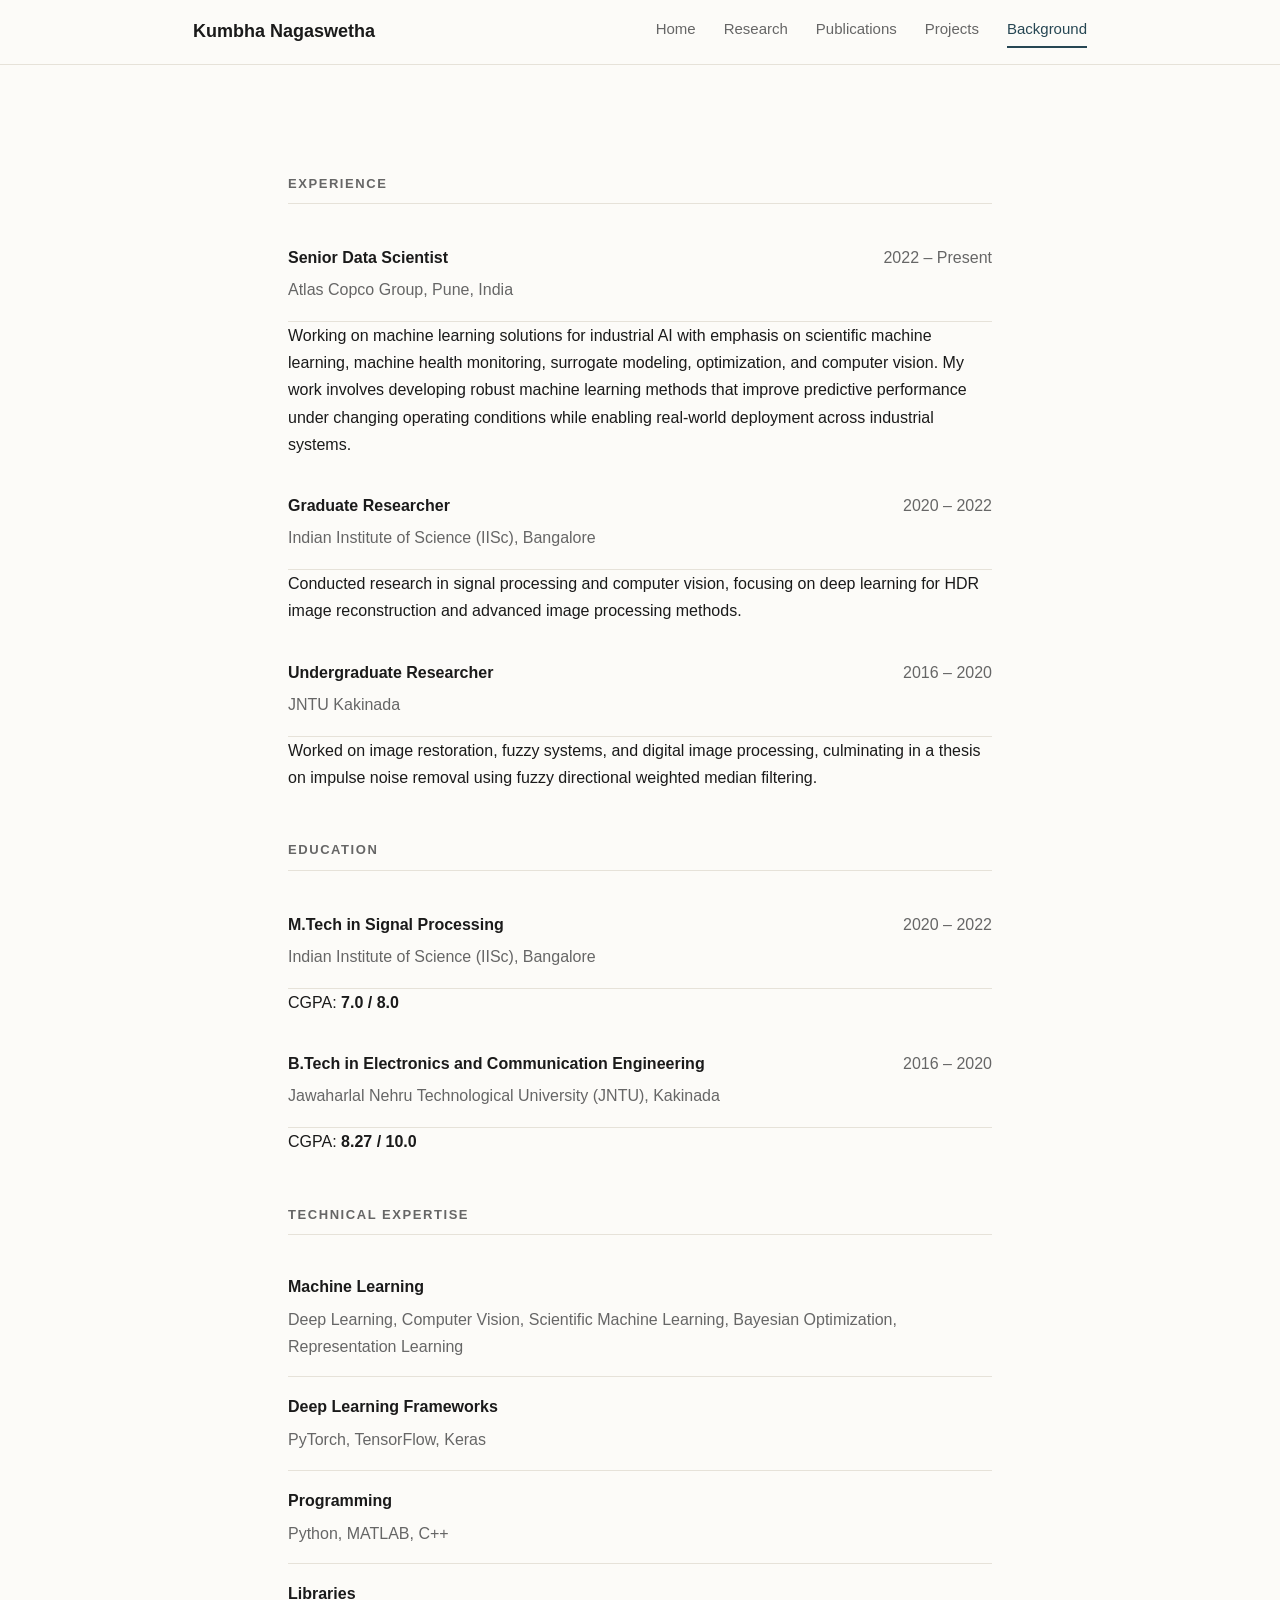
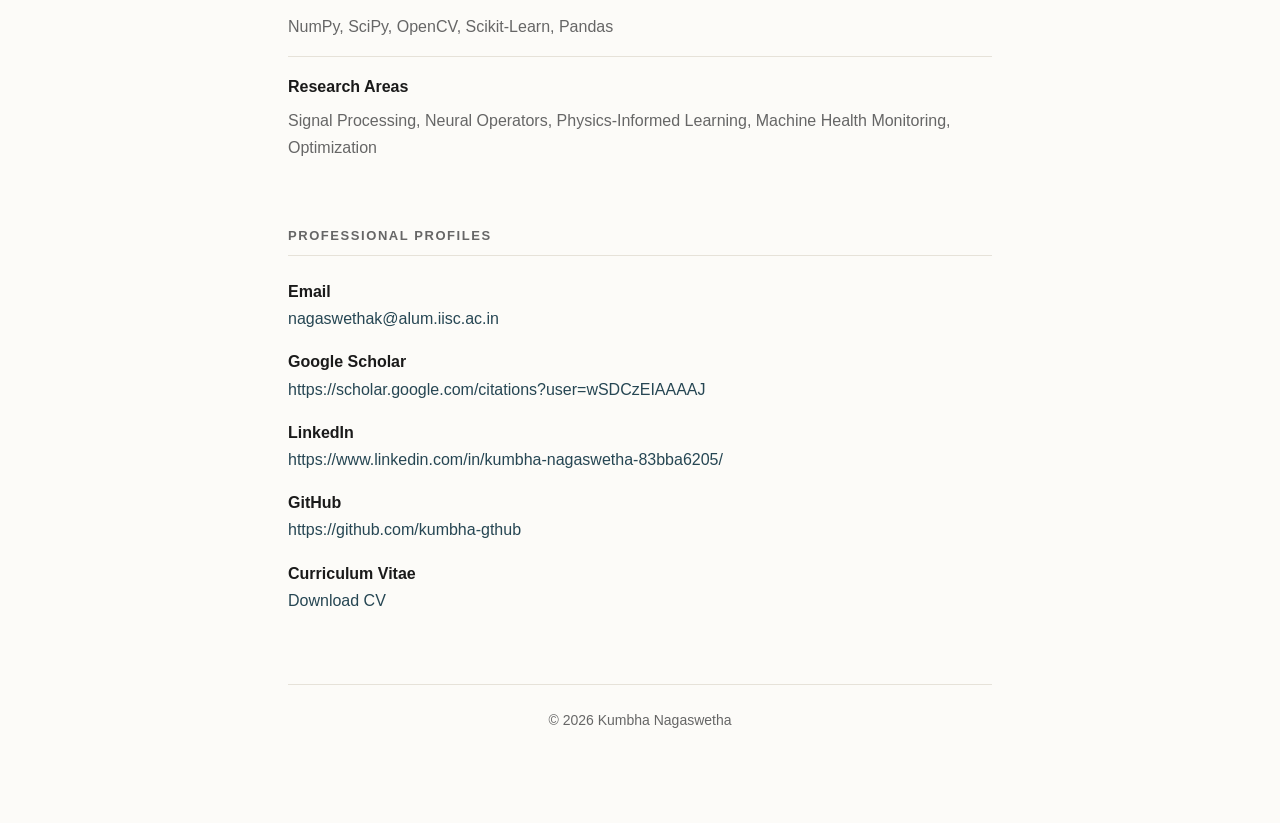
==== background.html @ b53914f0 "Add background.html with personal details and CV This file contains the HTML structure for the backg" ====
<!DOCTYPE html>
<html lang="en">

<head>

<meta charset="UTF-8">
<meta name="viewport" content="width=device-width, initial-scale=1.0">

<title>Background | Kumbha Nagaswetha</title>

<link rel="stylesheet" href="style.css">

</head>

<body>

<nav>

<div class="nav-container">

<a href="index.html" class="logo">
Kumbha Nagaswetha
</a>

<div class="nav-links">

<a href="index.html">Home</a>

<a href="research.html">Research</a>

<a href="publications.html">Publications</a>

<a href="projects.html">Projects</a>

<a href="background.html" class="active">Background</a>

</div>

</div>

</nav>

<div class="container">

<section>

<h2>Experience</h2>

<div class="row">

<div class="row-main">

<strong>Senior Data Scientist</strong>

<span class="sub">
Atlas Copco Group, Pune, India
</span>

</div>

<div class="row-date">

2022 – Present

</div>

</div>

<p>

Working on machine learning solutions for industrial AI with emphasis
on scientific machine learning, machine health monitoring, surrogate
modeling, optimization, and computer vision. My work involves
developing robust machine learning methods that improve predictive
performance under changing operating conditions while enabling
real-world deployment across industrial systems.

</p>

<div class="row">

<div class="row-main">

<strong>Graduate Researcher</strong>

<span class="sub">
Indian Institute of Science (IISc), Bangalore
</span>

</div>

<div class="row-date">

2020 – 2022

</div>

</div>

<p>

Conducted research in signal processing and computer vision,
focusing on deep learning for HDR image reconstruction and advanced
image processing methods.

</p>

<div class="row">

<div class="row-main">

<strong>Undergraduate Researcher</strong>

<span class="sub">
JNTU Kakinada
</span>

</div>

<div class="row-date">

2016 – 2020

</div>

</div>

<p>

Worked on image restoration, fuzzy systems, and digital image
processing, culminating in a thesis on impulse noise removal using
fuzzy directional weighted median filtering.

</p>

</section>


<section>

<h2>Education</h2>

<div class="row">

<div class="row-main">

<strong>M.Tech in Signal Processing</strong>

<span class="sub">

Indian Institute of Science (IISc), Bangalore

</span>

</div>

<div class="row-date">

2020 – 2022

</div>

</div>

<p>

CGPA: <strong>7.0 / 8.0</strong>

</p>

<div class="row">

<div class="row-main">

<strong>B.Tech in Electronics and Communication Engineering</strong>

<span class="sub">

Jawaharlal Nehru Technological University (JNTU), Kakinada

</span>

</div>

<div class="row-date">

2016 – 2020

</div>

</div>

<p>

CGPA: <strong>8.27 / 10.0</strong>

</p>

</section>


<section>

<h2>Technical Expertise</h2>

<ul class="interests">

<li>

<strong>Machine Learning</strong>

<span class="desc">

Deep Learning, Computer Vision, Scientific Machine Learning,
Bayesian Optimization, Representation Learning

</span>

</li>

<li>

<strong>Deep Learning Frameworks</strong>

<span class="desc">

PyTorch, TensorFlow, Keras

</span>

</li>

<li>

<strong>Programming</strong>

<span class="desc">

Python, MATLAB, C++

</span>

</li>

<li>

<strong>Libraries</strong>

<span class="desc">

NumPy, SciPy, OpenCV, Scikit-Learn, Pandas

</span>

</li>

<li>

<strong>Research Areas</strong>

<span class="desc">

Signal Processing, Neural Operators, Physics-Informed Learning,
Machine Health Monitoring, Optimization

</span>

</li>

</ul>

</section>


<section>

<h2>Professional Profiles</h2>

<p>

<strong>Email</strong><br>

<a href="mailto:nagaswethak@alum.iisc.ac.in">
nagaswethak@alum.iisc.ac.in
</a>

</p>

<p>

<strong>Google Scholar</strong><br>

<a href="https://scholar.google.com/citations?user=wSDCzEIAAAAJ"
target="_blank">

https://scholar.google.com/citations?user=wSDCzEIAAAAJ

</a>

</p>

<p>

<strong>LinkedIn</strong><br>

<a href="https://www.linkedin.com/in/kumbha-nagaswetha-83bba6205/"
target="_blank">

https://www.linkedin.com/in/kumbha-nagaswetha-83bba6205/

</a>

</p>

<p>

<strong>GitHub</strong><br>

<a href="https://github.com/kumbha-gthub"
target="_blank">

https://github.com/kumbha-gthub

</a>

</p>

<p>

<strong>Curriculum Vitae</strong><br>

<a href="Kumbha_Nagaswetha_CV_2026.pdf"
target="_blank">

Download CV

</a>

</p>

</section>

<footer>

© 2026 Kumbha Nagaswetha

</footer>

</div>

</body>

</html>
---- style.css ----
:root {
    --bg: #fcfbf8;
    --text: #1a1a1a;
    --meta: #666;
    --accent: #264653;
    --accent-hover: #1b3640;
    --rule: #e6e2d9;
    --measure: 760px;
}

*{
    margin:0;
    padding:0;
    box-sizing:border-box;
}

html{
    scroll-behavior:smooth;
    -webkit-text-size-adjust:100%;
}

body{
    background:var(--bg);
    color:var(--text);
    font-family:-apple-system,BlinkMacSystemFont,"Segoe UI",Roboto,
    "Helvetica Neue",Arial,sans-serif;
    font-size:16px;
    line-height:1.7;
    -webkit-font-smoothing:antialiased;
    -moz-osx-font-smoothing:grayscale;
}

/* ===========================
   Navigation
=========================== */

nav{
    position:sticky;
    top:0;
    z-index:1000;
    background:rgba(252,251,248,.96);
    backdrop-filter:blur(10px);
    border-bottom:1px solid var(--rule);
}

.nav-container{
    max-width:950px;
    margin:auto;
    padding:16px 28px;
    display:flex;
    justify-content:space-between;
    align-items:center;
}

.logo{
    font-weight:700;
    font-size:18px;
    color:var(--text);
    text-decoration:none;
}

.nav-links{
    display:flex;
    gap:28px;
}

.nav-links a{
    text-decoration:none;
    color:var(--meta);
    font-size:15px;
    transition:.2s;
    border-bottom:2px solid transparent;
    padding-bottom:4px;
}

.nav-links a:hover{
    color:var(--accent);
}

.nav-links a.active{
    color:var(--accent);
    border-color:var(--accent);
}

/* ===========================
   Main Wrapper
=========================== */

.container{
    max-width:var(--measure);
    margin:auto;
    padding:60px 28px 90px;
}

/* ===========================
   Header
=========================== */

header{
    display:grid;
    grid-template-columns:1fr auto;
    gap:40px;
    align-items:center;
    margin-bottom:50px;
}

.photo{
    width:160px;
    height:160px;
    border-radius:50%;
    object-fit:cover;
}

h1{
    font-size:34px;
    line-height:1.2;
    margin-bottom:10px;
}

.tagline{
    color:var(--meta);
    margin-bottom:22px;
    font-size:16px;
}

.links{
    display:flex;
    flex-wrap:wrap;
    gap:18px;
}

.links a{
    text-decoration:none;
    color:var(--accent);
    transition:.2s;
}

.links a:hover{
    color:var(--accent-hover);
}

/* ===========================
   Sections
=========================== */

section{
    margin-top:48px;
}

h2{
    font-size:13px;
    letter-spacing:.12em;
    text-transform:uppercase;
    color:var(--meta);
    margin-bottom:22px;
    padding-bottom:8px;
    border-bottom:1px solid var(--rule);
}

p{
    margin-bottom:16px;
}

a{
    color:var(--accent);
    text-decoration:none;
}

a:hover{
    color:var(--accent-hover);
}

/* ===========================
   Research Interests
=========================== */

.interests{
    list-style:none;
}

.interests li{
    padding:16px 0;
    border-bottom:1px solid var(--rule);
}

.interests li:last-child{
    border-bottom:none;
}

.interests strong{
    display:block;
    margin-bottom:6px;
}

.desc{
    color:var(--meta);
}

/* ===========================
   Education / Experience
=========================== */

.row{
    display:grid;
    grid-template-columns:1fr auto;
    gap:20px;
    padding:18px 0;
    border-bottom:1px solid var(--rule);
}

.row:last-child{
    border-bottom:none;
}

.row-main strong{
    display:block;
    margin-bottom:5px;
}

.sub{
    color:var(--meta);
}

.row-date{
    color:var(--meta);
    white-space:nowrap;
}

/* ===========================
   Publications
=========================== */

.pub{
    padding:20px 0;
    border-bottom:1px solid var(--rule);
}

.pub:last-child{
    border-bottom:none;
}

.pub-title{
    font-weight:600;
    font-size:18px;
    margin-bottom:8px;
}

.pub-authors{
    margin-bottom:6px;
}

.pub-venue{
    color:var(--meta);
    font-style:italic;
    margin-bottom:10px;
}

.pub-links{
    margin-top:12px;
}

.pub-links a{
    margin-right:18px;
}

.status{
    display:inline-block;
    margin-left:8px;
    background:var(--rule);
    color:var(--meta);
    padding:2px 8px;
    border-radius:4px;
    font-size:11px;
    text-transform:uppercase;
    letter-spacing:.06em;
}

/* ===========================
   Projects
=========================== */

.project{
    padding:22px 0;
    border-bottom:1px solid var(--rule);
}

.project:last-child{
    border-bottom:none;
}

.project-header{
    display:flex;
    justify-content:space-between;
    align-items:flex-start;
    gap:20px;
    margin-bottom:10px;
}

.project-title{
    font-weight:600;
    font-size:18px;
}

.project-date{
    color:var(--meta);
    white-space:nowrap;
}

.project-desc{
    color:var(--text);
}

/* ===========================
   Footer
=========================== */

footer{
    margin-top:70px;
    padding-top:24px;
    border-top:1px solid var(--rule);
    color:var(--meta);
    font-size:14px;
    text-align:center;
}

/* ===========================
   Responsive
=========================== */

@media(max-width:760px){

    .nav-container{
        flex-direction:column;
        gap:16px;
    }

    .nav-links{
        flex-wrap:wrap;
        justify-content:center;
        gap:18px;
    }

    header{
        grid-template-columns:1fr;
    }

    .photo{
        width:130px;
        height:130px;
    }

    .row{
        grid-template-columns:1fr;
    }

    .project-header{
        flex-direction:column;
        gap:6px;
    }

    h1{
        font-size:28px;
    }

}
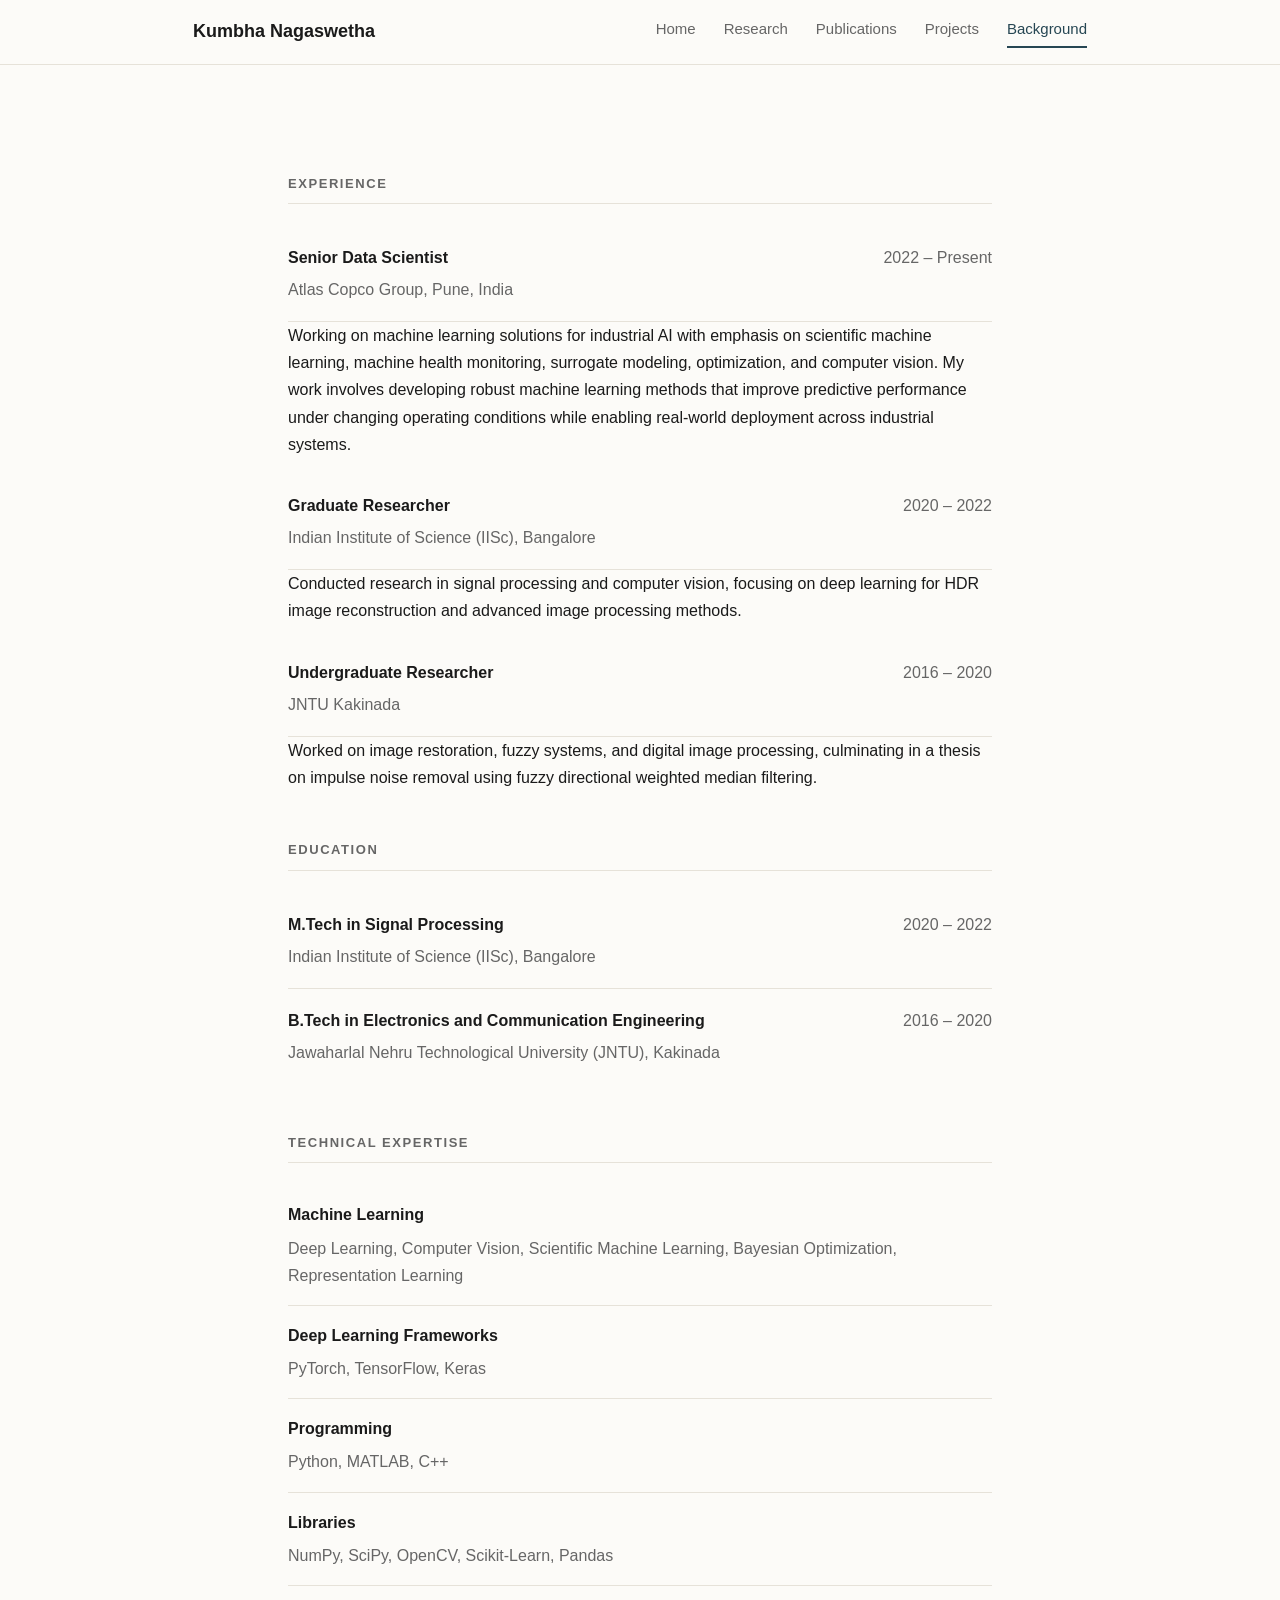
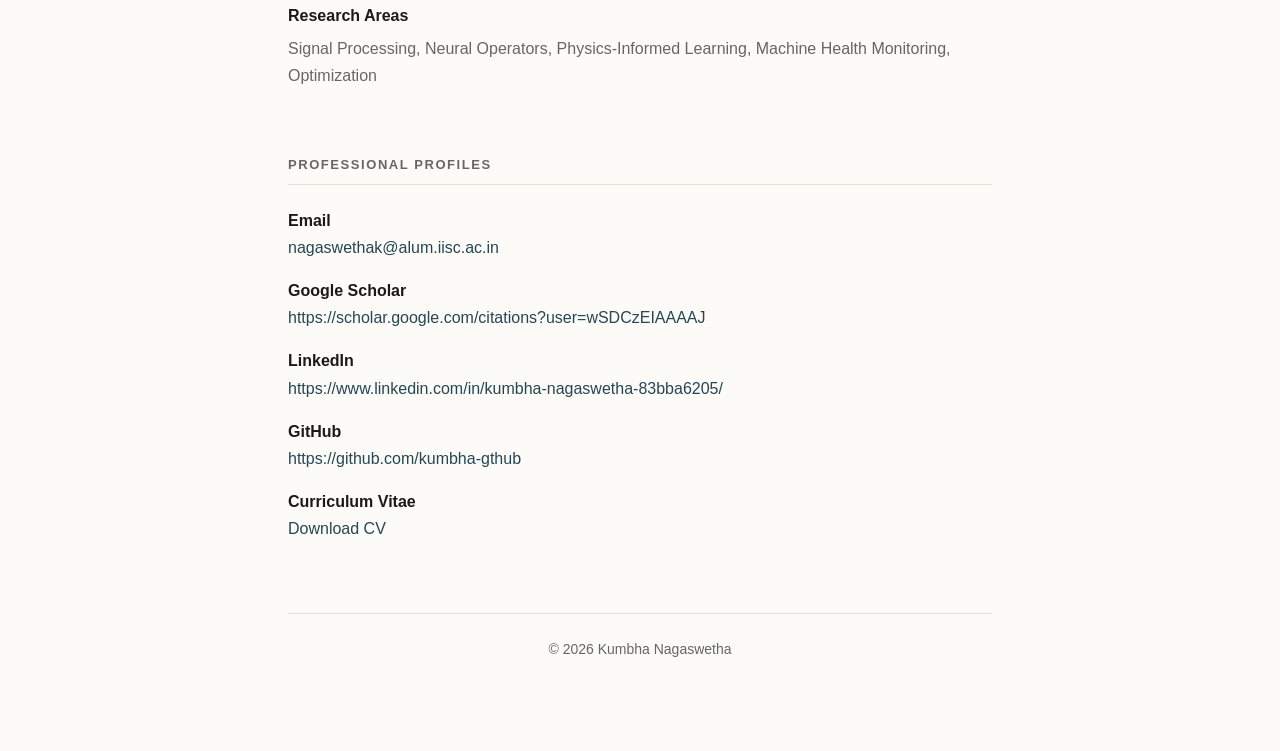
==== commit 8f8328ff: "Remove CGPA paragraphs from background.html Removed CGPA display from the background HTML." ====
--- a/background.html
+++ b/background.html
@@ -162,12 +162,6 @@
 
 </div>
 
-<p>
-
-CGPA: <strong>7.0 / 8.0</strong>
-
-</p>
-
 <div class="row">
 
 <div class="row-main">
@@ -189,12 +183,6 @@
 </div>
 
 </div>
-
-<p>
-
-CGPA: <strong>8.27 / 10.0</strong>
-
-</p>
 
 </section>
 
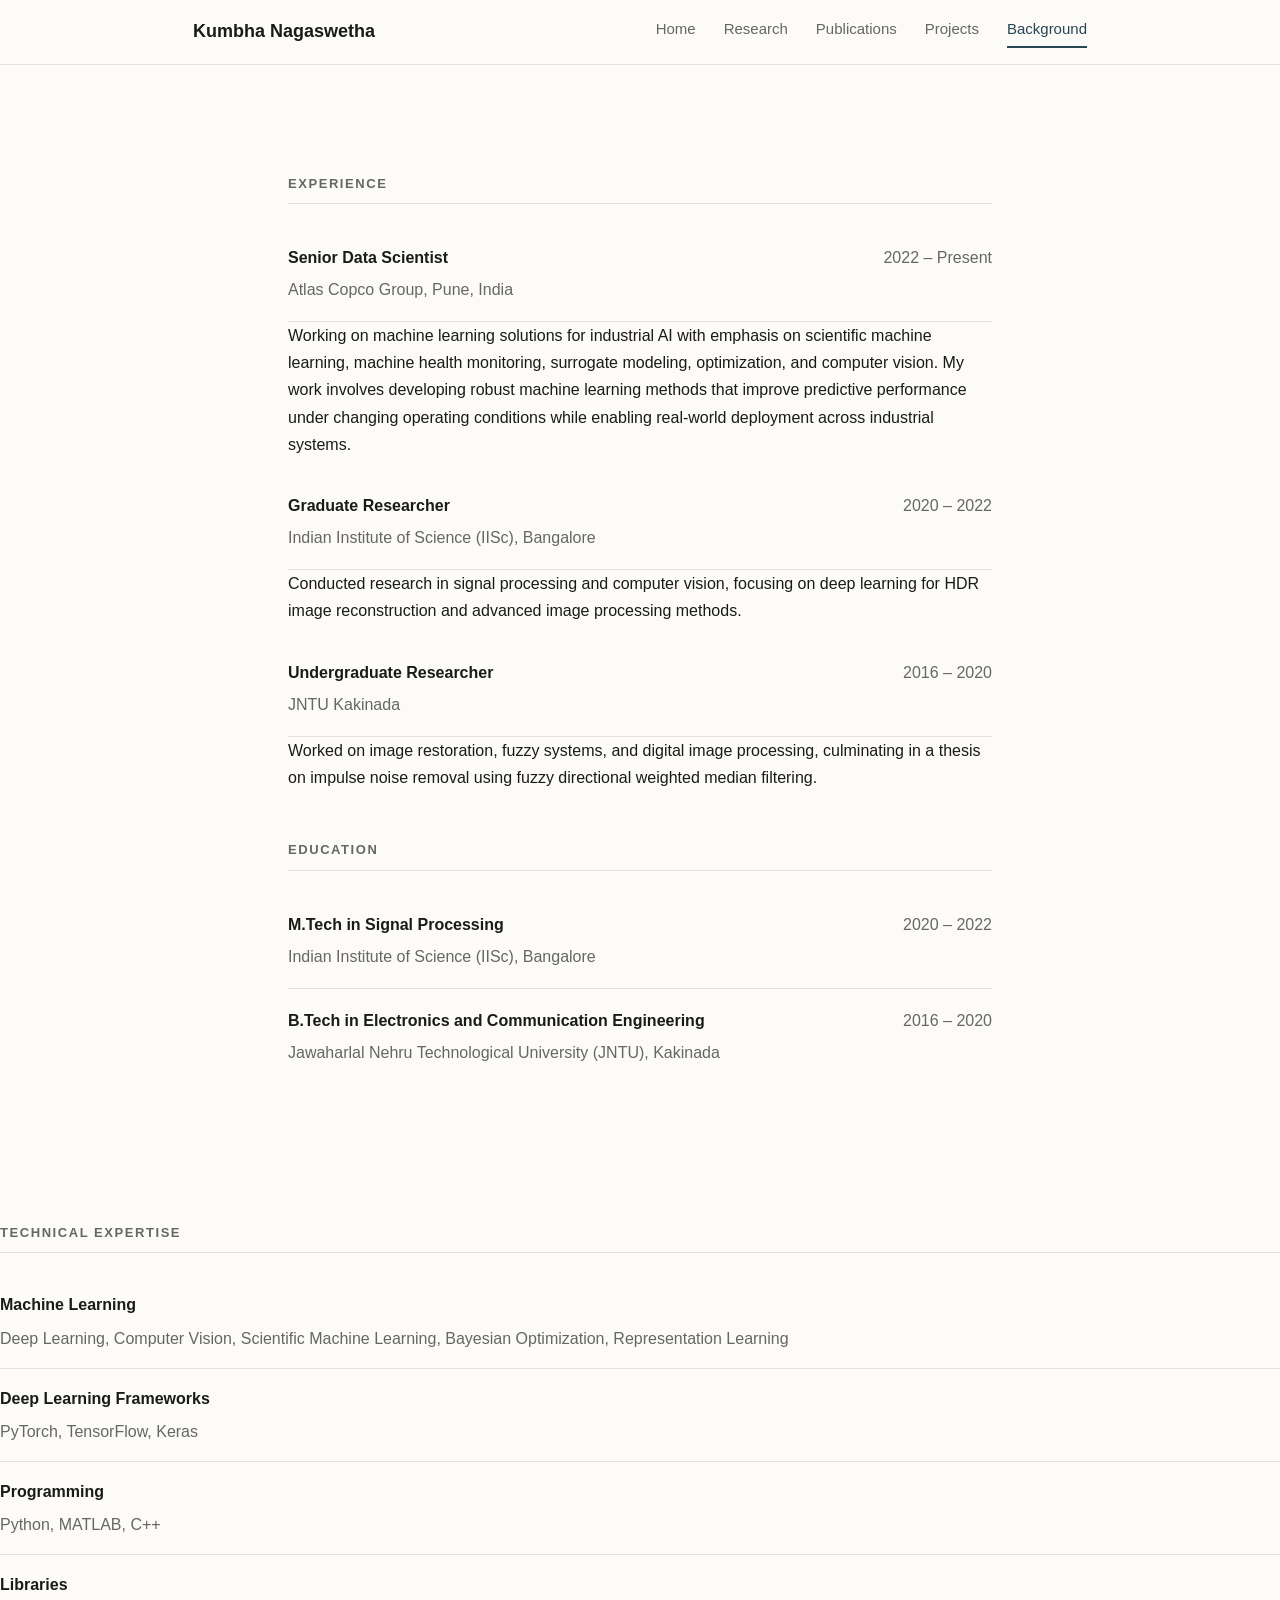
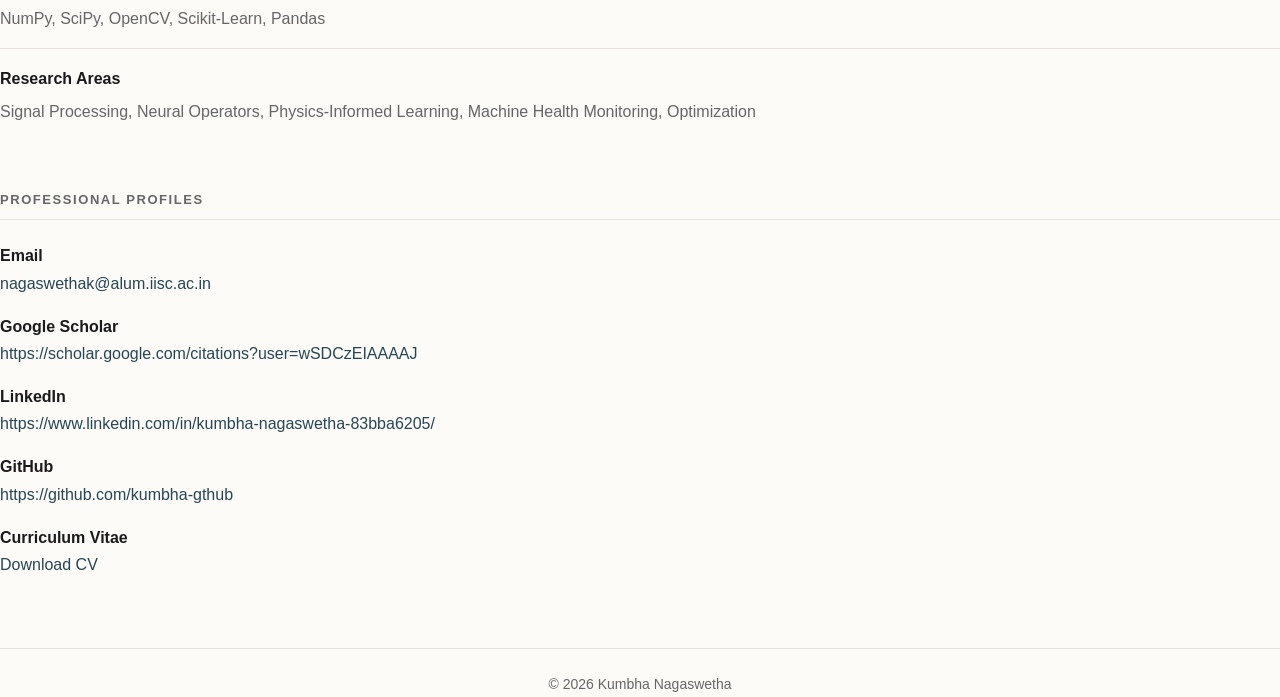
==== commit 27aa7b4a: "Refactor sections in background.html Removed unnecessary closing section tags and added a new sectio" ====
--- a/background.html
+++ b/background.html
@@ -133,54 +133,55 @@
 
 </p>
 
+<section>
+
+<h2>Education</h2>
+
+<div class="row">
+
+<div class="row-main">
+
+<strong>M.Tech in Signal Processing</strong>
+
+<span class="sub">
+
+Indian Institute of Science (IISc), Bangalore
+
+</span>
+
+</div>
+
+<div class="row-date">
+
+2020 – 2022
+
+</div>
+
+</div>
+
+<div class="row">
+
+<div class="row-main">
+
+<strong>B.Tech in Electronics and Communication Engineering</strong>
+
+<span class="sub">
+
+Jawaharlal Nehru Technological University (JNTU), Kakinada
+
+</span>
+
+</div>
+
+<div class="row-date">
+
+2016 – 2020
+
+</div>
+
+</div>
+
 </section>
-
-
-<section>
-
-<h2>Education</h2>
-
-<div class="row">
-
-<div class="row-main">
-
-<strong>M.Tech in Signal Processing</strong>
-
-<span class="sub">
-
-Indian Institute of Science (IISc), Bangalore
-
-</span>
-
-</div>
-
-<div class="row-date">
-
-2020 – 2022
-
-</div>
-
-</div>
-
-<div class="row">
-
-<div class="row-main">
-
-<strong>B.Tech in Electronics and Communication Engineering</strong>
-
-<span class="sub">
-
-Jawaharlal Nehru Technological University (JNTU), Kakinada
-
-</span>
-
-</div>
-
-<div class="row-date">
-
-2016 – 2020
-
-</div>
 
 </div>
 
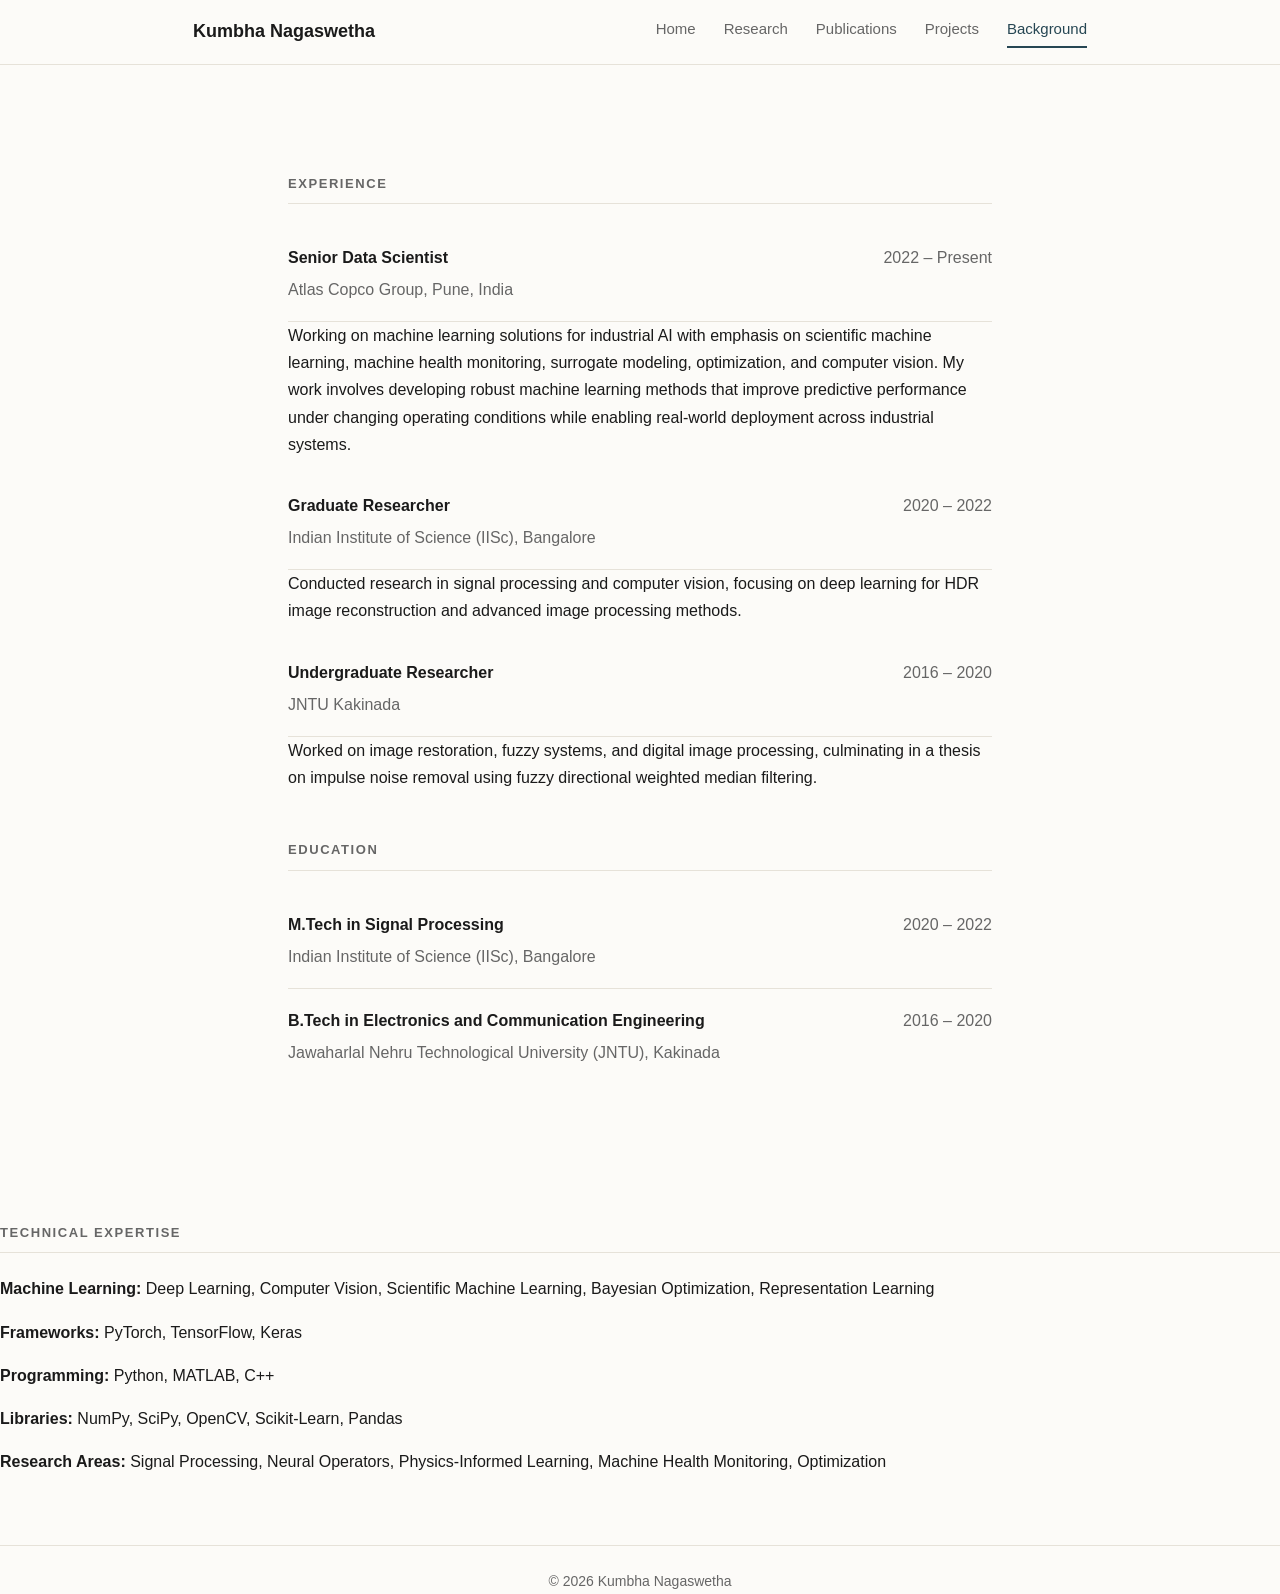
==== commit ece846de: "Simplify technical expertise section in background.html Removed detailed technical expertise list an" ====
--- a/background.html
+++ b/background.html
@@ -187,148 +187,38 @@
 
 </section>
 
-
 <section>
 
 <h2>Technical Expertise</h2>
 
-<ul class="interests">
-
-<li>
-
-<strong>Machine Learning</strong>
-
-<span class="desc">
-
-Deep Learning, Computer Vision, Scientific Machine Learning,
-Bayesian Optimization, Representation Learning
-
-</span>
-
-</li>
-
-<li>
-
-<strong>Deep Learning Frameworks</strong>
-
-<span class="desc">
-
+<p>
+<strong>Machine Learning:</strong>
+Deep Learning, Computer Vision, Scientific Machine Learning, Bayesian Optimization, Representation Learning
+</p>
+
+<p>
+<strong>Frameworks:</strong>
 PyTorch, TensorFlow, Keras
-
-</span>
-
-</li>
-
-<li>
-
-<strong>Programming</strong>
-
-<span class="desc">
-
+</p>
+
+<p>
+<strong>Programming:</strong>
 Python, MATLAB, C++
-
-</span>
-
-</li>
-
-<li>
-
-<strong>Libraries</strong>
-
-<span class="desc">
-
+</p>
+
+<p>
+<strong>Libraries:</strong>
 NumPy, SciPy, OpenCV, Scikit-Learn, Pandas
-
-</span>
-
-</li>
-
-<li>
-
-<strong>Research Areas</strong>
-
-<span class="desc">
-
-Signal Processing, Neural Operators, Physics-Informed Learning,
-Machine Health Monitoring, Optimization
-
-</span>
-
-</li>
-
-</ul>
+</p>
+
+<p>
+<strong>Research Areas:</strong>
+Signal Processing, Neural Operators, Physics-Informed Learning, Machine Health Monitoring, Optimization
+</p>
 
 </section>
 
 
-<section>
-
-<h2>Professional Profiles</h2>
-
-<p>
-
-<strong>Email</strong><br>
-
-<a href="mailto:nagaswethak@alum.iisc.ac.in">
-nagaswethak@alum.iisc.ac.in
-</a>
-
-</p>
-
-<p>
-
-<strong>Google Scholar</strong><br>
-
-<a href="https://scholar.google.com/citations?user=wSDCzEIAAAAJ"
-target="_blank">
-
-https://scholar.google.com/citations?user=wSDCzEIAAAAJ
-
-</a>
-
-</p>
-
-<p>
-
-<strong>LinkedIn</strong><br>
-
-<a href="https://www.linkedin.com/in/kumbha-nagaswetha-83bba6205/"
-target="_blank">
-
-https://www.linkedin.com/in/kumbha-nagaswetha-83bba6205/
-
-</a>
-
-</p>
-
-<p>
-
-<strong>GitHub</strong><br>
-
-<a href="https://github.com/kumbha-gthub"
-target="_blank">
-
-https://github.com/kumbha-gthub
-
-</a>
-
-</p>
-
-<p>
-
-<strong>Curriculum Vitae</strong><br>
-
-<a href="Kumbha_Nagaswetha_CV_2026.pdf"
-target="_blank">
-
-Download CV
-
-</a>
-
-</p>
-
-</section>
-
 <footer>
 
 © 2026 Kumbha Nagaswetha
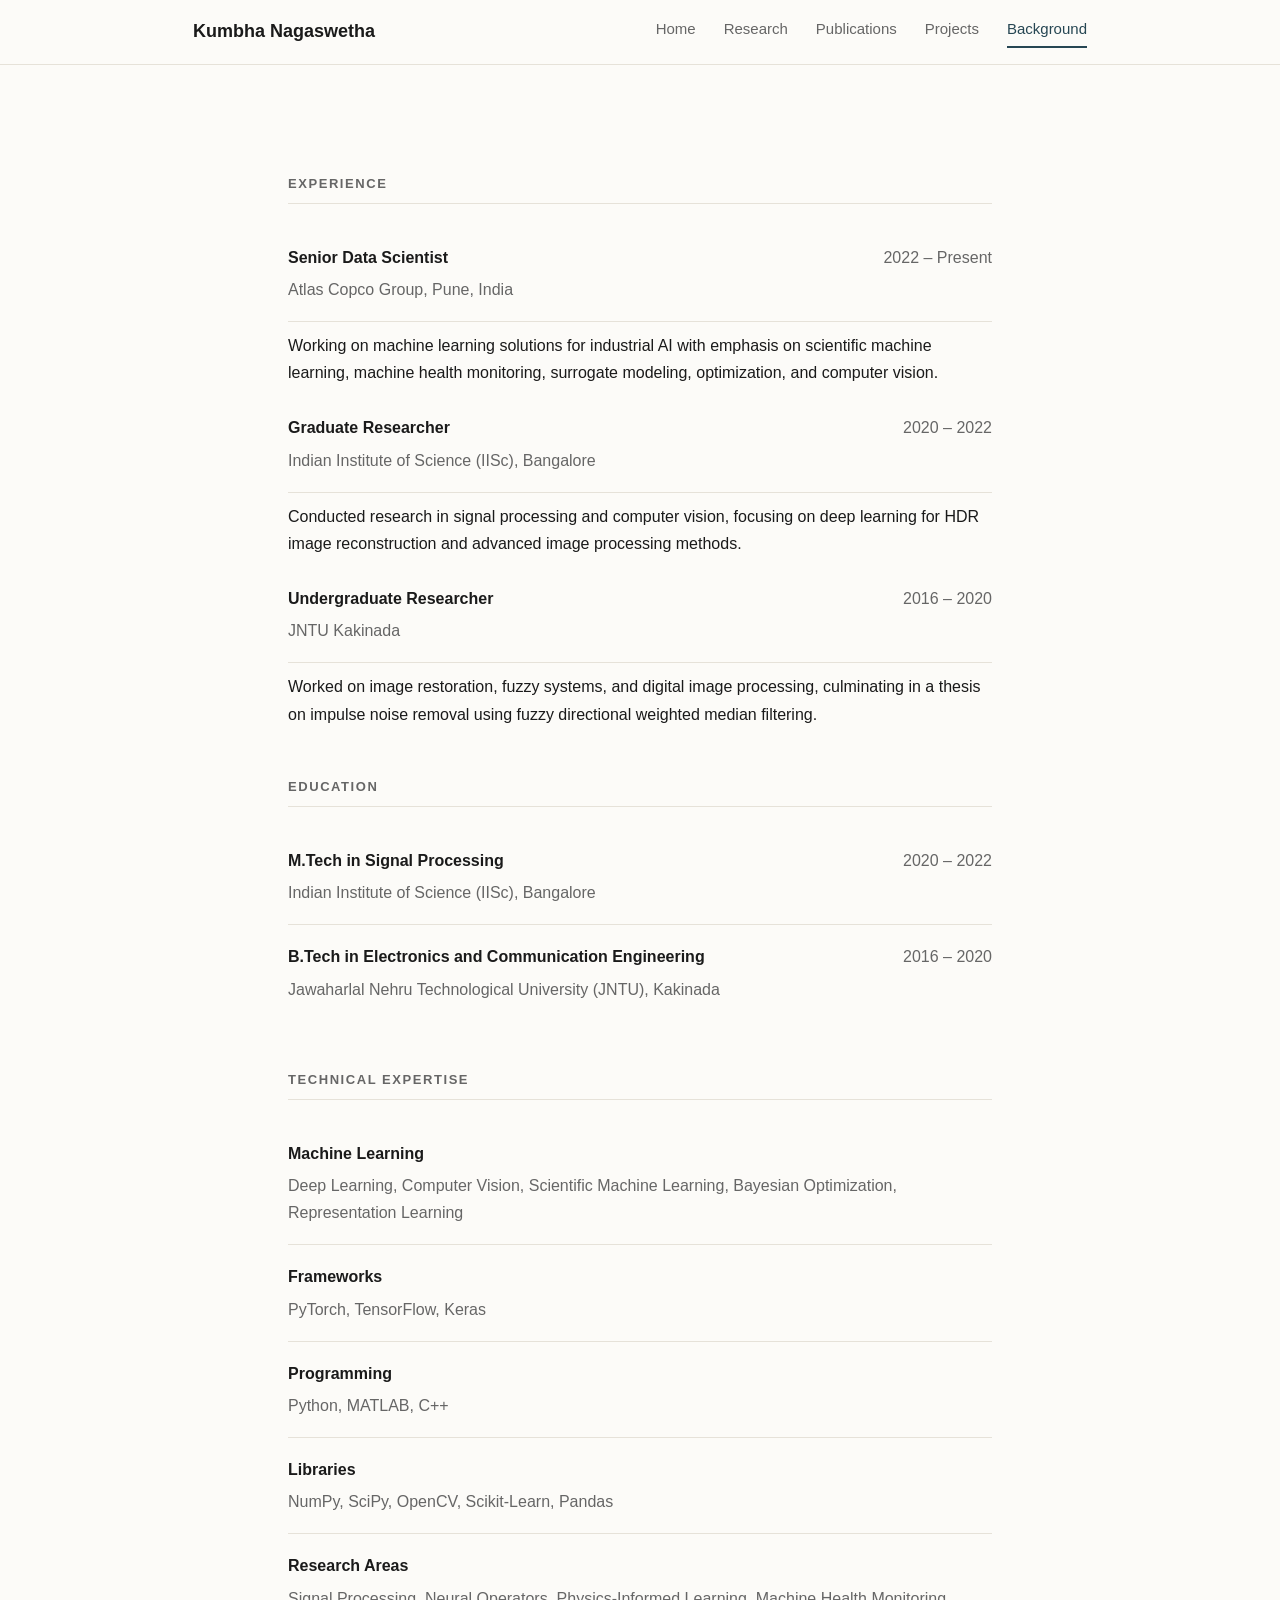
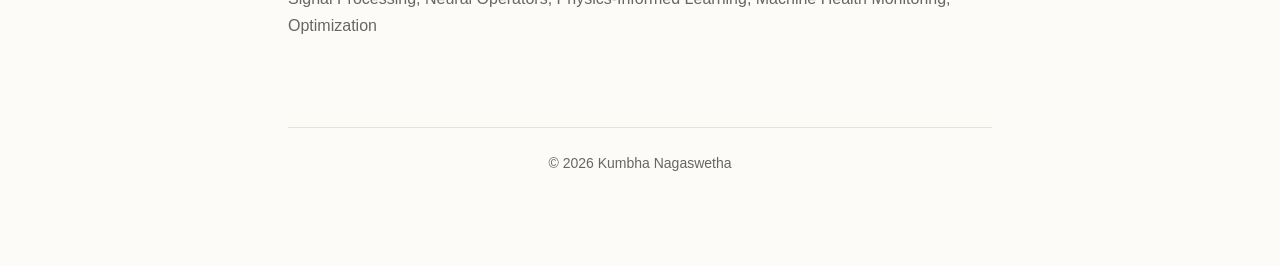
==== commit ac209d45: "Revise background.html with new sections and content Updated experience and education sections, adde" ====
--- a/background.html
+++ b/background.html
@@ -2,14 +2,12 @@
 <html lang="en">
 
 <head>
-
 <meta charset="UTF-8">
 <meta name="viewport" content="width=device-width, initial-scale=1.0">
 
 <title>Background | Kumbha Nagaswetha</title>
 
 <link rel="stylesheet" href="style.css">
-
 </head>
 
 <body>
@@ -23,17 +21,11 @@
 </a>
 
 <div class="nav-links">
-
 <a href="index.html">Home</a>
-
 <a href="research.html">Research</a>
-
 <a href="publications.html">Publications</a>
-
 <a href="projects.html">Projects</a>
-
 <a href="background.html" class="active">Background</a>
-
 </div>
 
 </div>
@@ -42,6 +34,8 @@
 
 <div class="container">
 
+<!-- ================= Experience ================= -->
+
 <section>
 
 <h2>Experience</h2>
@@ -49,90 +43,70 @@
 <div class="row">
 
 <div class="row-main">
-
 <strong>Senior Data Scientist</strong>
-
 <span class="sub">
 Atlas Copco Group, Pune, India
 </span>
-
-</div>
-
-<div class="row-date">
-
+</div>
+
+<div class="row-date">
 2022 – Present
-
 </div>
 
 </div>
 
 <p>
-
-Working on machine learning solutions for industrial AI with emphasis
-on scientific machine learning, machine health monitoring, surrogate
-modeling, optimization, and computer vision. My work involves
-developing robust machine learning methods that improve predictive
-performance under changing operating conditions while enabling
-real-world deployment across industrial systems.
-
+Working on machine learning solutions for industrial AI with emphasis on
+scientific machine learning, machine health monitoring, surrogate
+modeling, optimization, and computer vision.
 </p>
 
 <div class="row">
 
 <div class="row-main">
-
 <strong>Graduate Researcher</strong>
-
 <span class="sub">
 Indian Institute of Science (IISc), Bangalore
 </span>
-
-</div>
-
-<div class="row-date">
-
+</div>
+
+<div class="row-date">
 2020 – 2022
-
 </div>
 
 </div>
 
 <p>
-
 Conducted research in signal processing and computer vision,
 focusing on deep learning for HDR image reconstruction and advanced
 image processing methods.
-
 </p>
 
 <div class="row">
 
 <div class="row-main">
-
 <strong>Undergraduate Researcher</strong>
-
 <span class="sub">
 JNTU Kakinada
 </span>
-
-</div>
-
-<div class="row-date">
-
+</div>
+
+<div class="row-date">
 2016 – 2020
-
 </div>
 
 </div>
 
 <p>
-
 Worked on image restoration, fuzzy systems, and digital image
 processing, culminating in a thesis on impulse noise removal using
 fuzzy directional weighted median filtering.
-
 </p>
 
+</section>
+
+<!-- ================= Education ================= -->
+
 <section>
 
 <h2>Education</h2>
@@ -140,85 +114,96 @@
 <div class="row">
 
 <div class="row-main">
-
 <strong>M.Tech in Signal Processing</strong>
 
 <span class="sub">
-
 Indian Institute of Science (IISc), Bangalore
-
-</span>
-
-</div>
-
-<div class="row-date">
-
+</span>
+
+</div>
+
+<div class="row-date">
 2020 – 2022
-
-</div>
-
-</div>
-
-<div class="row">
-
-<div class="row-main">
-
+</div>
+
+</div>
+
+<div class="row">
+
+<div class="row-main">
 <strong>B.Tech in Electronics and Communication Engineering</strong>
 
 <span class="sub">
-
 Jawaharlal Nehru Technological University (JNTU), Kakinada
-
-</span>
-
-</div>
-
-<div class="row-date">
-
+</span>
+
+</div>
+
+<div class="row-date">
 2016 – 2020
-
 </div>
 
 </div>
 
 </section>
 
+<!-- ================= Technical Expertise ================= -->
+
+<section>
+
+<h2>Technical Expertise</h2>
+
+<div class="row">
+<div class="row-main">
+<strong>Machine Learning</strong>
+<span class="sub">
+Deep Learning, Computer Vision, Scientific Machine Learning,
+Bayesian Optimization, Representation Learning
+</span>
+</div>
+</div>
+
+<div class="row">
+<div class="row-main">
+<strong>Frameworks</strong>
+<span class="sub">
+PyTorch, TensorFlow, Keras
+</span>
+</div>
+</div>
+
+<div class="row">
+<div class="row-main">
+<strong>Programming</strong>
+<span class="sub">
+Python, MATLAB, C++
+</span>
+</div>
+</div>
+
+<div class="row">
+<div class="row-main">
+<strong>Libraries</strong>
+<span class="sub">
+NumPy, SciPy, OpenCV, Scikit-Learn, Pandas
+</span>
+</div>
+</div>
+
+<div class="row">
+<div class="row-main">
+<strong>Research Areas</strong>
+<span class="sub">
+Signal Processing, Neural Operators,
+Physics-Informed Learning,
+Machine Health Monitoring,
+Optimization
+</span>
+</div>
 </div>
 
 </section>
 
-<section>
-
-<h2>Technical Expertise</h2>
-
-<p>
-<strong>Machine Learning:</strong>
-Deep Learning, Computer Vision, Scientific Machine Learning, Bayesian Optimization, Representation Learning
-</p>
-
-<p>
-<strong>Frameworks:</strong>
-PyTorch, TensorFlow, Keras
-</p>
-
-<p>
-<strong>Programming:</strong>
-Python, MATLAB, C++
-</p>
-
-<p>
-<strong>Libraries:</strong>
-NumPy, SciPy, OpenCV, Scikit-Learn, Pandas
-</p>
-
-<p>
-<strong>Research Areas:</strong>
-Signal Processing, Neural Operators, Physics-Informed Learning, Machine Health Monitoring, Optimization
-</p>
-
-</section>
-
-
 <footer>
 
 © 2026 Kumbha Nagaswetha
@@ -228,5 +213,4 @@
 </div>
 
 </body>
-
 </html>
--- a/style.css
+++ b/style.css
@@ -363,3 +363,14 @@
     }
 
 }
+section p {
+    margin: 10px 0;
+}
+
+section p strong {
+    display: inline;
+}
+
+section:last-of-type {
+    margin-bottom: 0;
+}
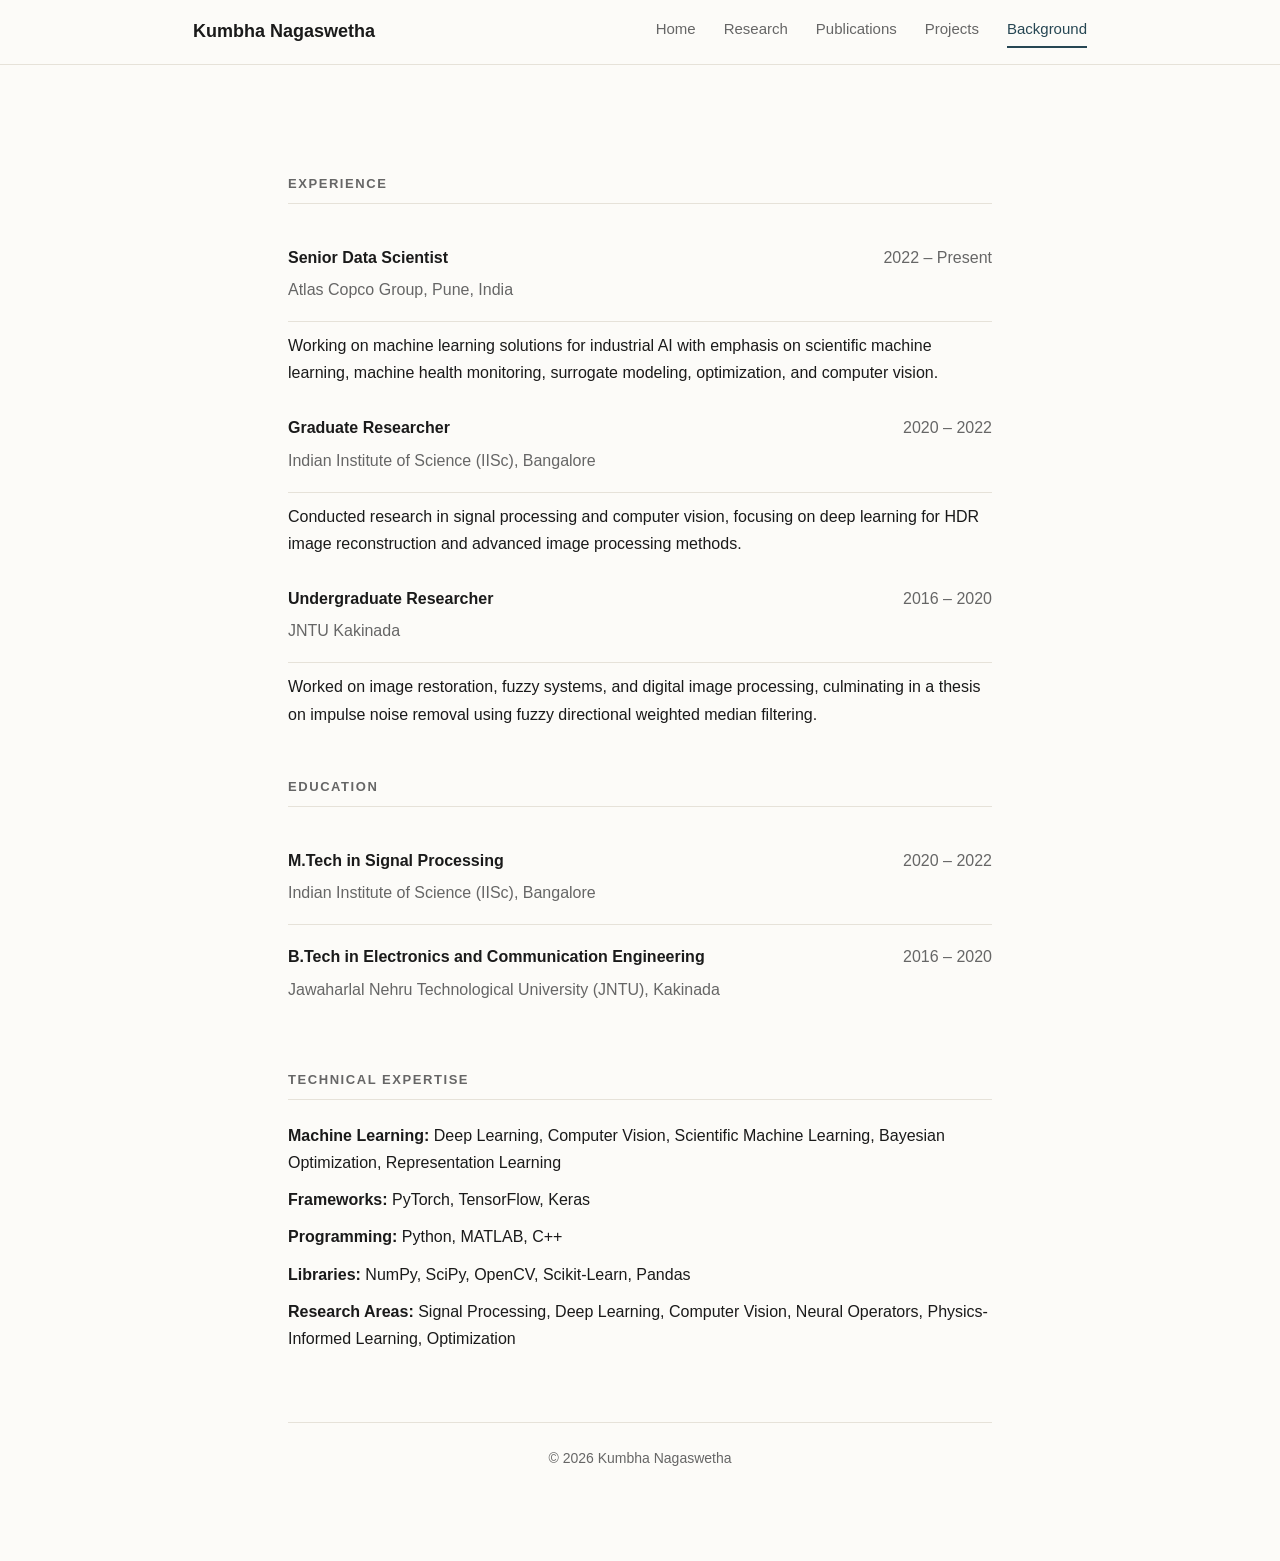
==== commit 848e19bb: "Update background.html" ====
--- a/background.html
+++ b/background.html
@@ -150,56 +150,22 @@
 <!-- ================= Technical Expertise ================= -->
 
 <section>
+<section class="skills-section">
 
 <h2>Technical Expertise</h2>
 
-<div class="row">
-<div class="row-main">
-<strong>Machine Learning</strong>
-<span class="sub">
-Deep Learning, Computer Vision, Scientific Machine Learning,
-Bayesian Optimization, Representation Learning
-</span>
-</div>
-</div>
+<div class="skills">
 
-<div class="row">
-<div class="row-main">
-<strong>Frameworks</strong>
-<span class="sub">
-PyTorch, TensorFlow, Keras
-</span>
-</div>
-</div>
+<p><strong>Machine Learning:</strong> Deep Learning, Computer Vision, Scientific Machine Learning, Bayesian Optimization, Representation Learning</p>
 
-<div class="row">
-<div class="row-main">
-<strong>Programming</strong>
-<span class="sub">
-Python, MATLAB, C++
-</span>
-</div>
-</div>
+<p><strong>Frameworks:</strong> PyTorch, TensorFlow, Keras</p>
 
-<div class="row">
-<div class="row-main">
-<strong>Libraries</strong>
-<span class="sub">
-NumPy, SciPy, OpenCV, Scikit-Learn, Pandas
-</span>
-</div>
-</div>
+<p><strong>Programming:</strong> Python, MATLAB, C++</p>
 
-<div class="row">
-<div class="row-main">
-<strong>Research Areas</strong>
-<span class="sub">
-Signal Processing, Neural Operators,
-Physics-Informed Learning,
-Machine Health Monitoring,
-Optimization
-</span>
-</div>
+<p><strong>Libraries:</strong> NumPy, SciPy, OpenCV, Scikit-Learn, Pandas</p>
+
+<p><strong>Research Areas:</strong> Signal Processing, Deep Learning, Computer Vision, Neural Operators, Physics-Informed Learning, Optimization</p>
+
 </div>
 
 </section>
